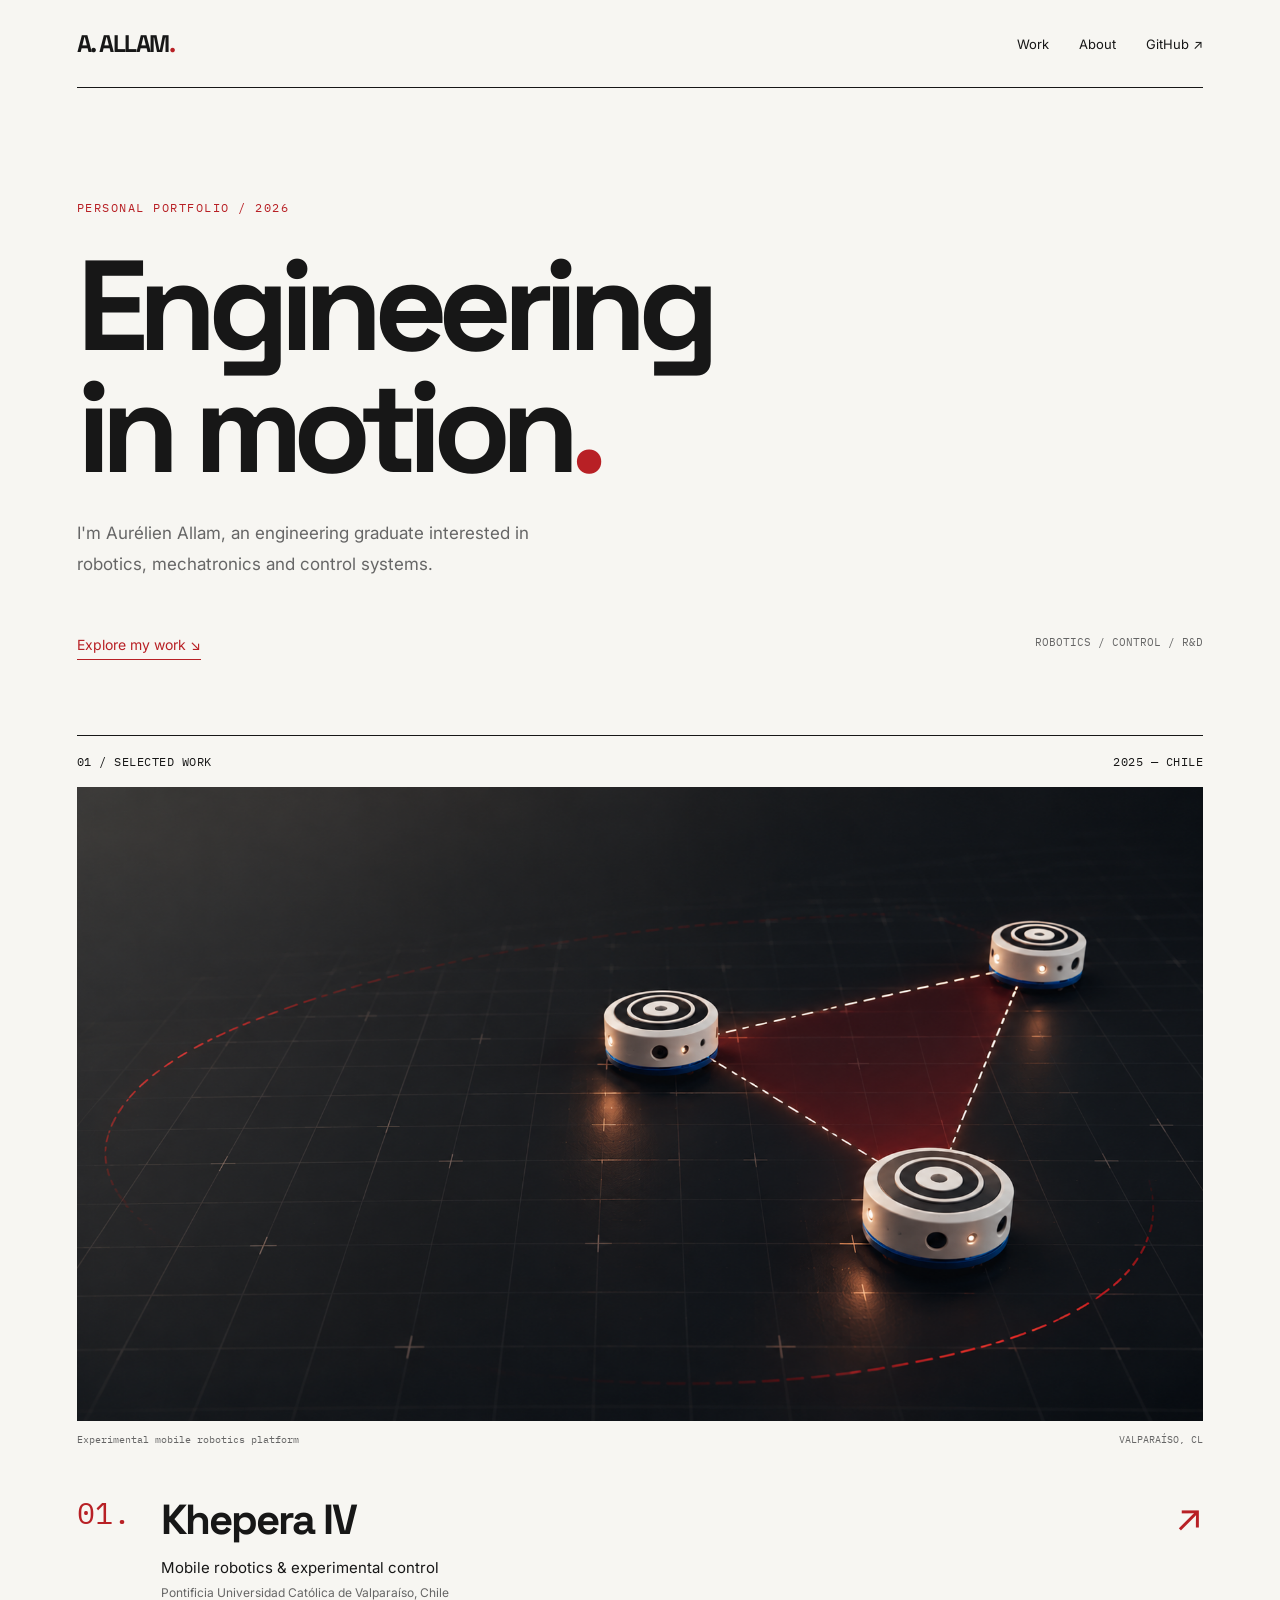
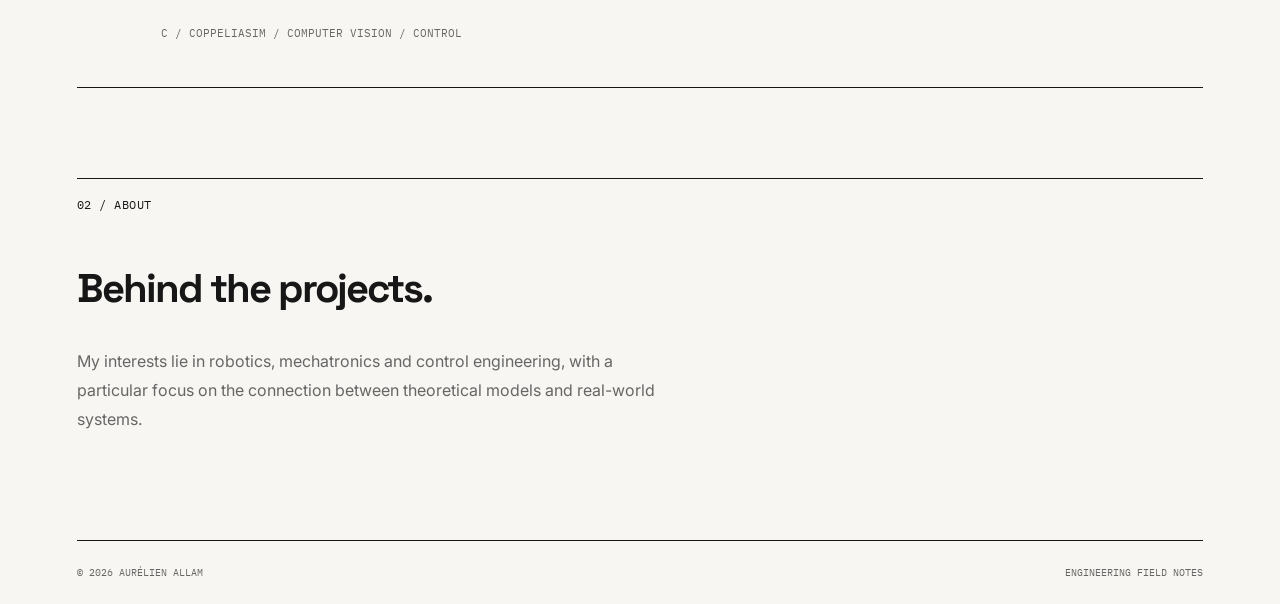
==== index.html @ e6eaeb32 "Build initial robotics portfolio and Khepera project page" ====
<!doctype html>
<html lang="en">
  <head>
    <meta charset="UTF-8" />
    <meta name="viewport" content="width=device-width, initial-scale=1.0" />

    <title>Aurélien Allam — Engineering Portfolio</title>

    <link rel="stylesheet" href="style.css" />

    <link rel="preconnect" href="https://fonts.googleapis.com" />
    <link rel="preconnect" href="https://fonts.gstatic.com" crossorigin />

    <link
      href="https://fonts.googleapis.com/css2?family=Space+Grotesk:wght@400;500;600;700&family=Inter:wght@400;500;600&family=IBM+Plex+Mono:wght@400;500&display=swap"
      rel="stylesheet"
    />
  </head>

  <body>
    <!-- NAVIGATION -->

    <header class="site-header container">
      <a class="logo" href="index.html"> A. ALLAM<span>.</span> </a>

      <nav>
        <a href="#work">Work</a>
        <a href="#about">About</a>
        <a href="https://github.com/aureallam" target="_blank" rel="noopener">
          GitHub ↗
        </a>
      </nav>
    </header>

    <main class="container">
      <!-- INTRODUCTION -->

      <section class="hero">
        <p class="eyebrow">PERSONAL PORTFOLIO / 2026</p>

        <h1>
          Engineering<br />
          in motion<span>.</span>
        </h1>

        <p class="hero-description">
          I'm Aurélien Allam, an engineering graduate interested in robotics,
          mechatronics and control systems.
        </p>

        <div class="hero-bottom">
          <a class="text-link" href="#work"> Explore my work ↘ </a>

          <p class="annotation">ROBOTICS / CONTROL / R&D</p>
        </div>
      </section>

      <!-- PROJECTS -->

      <section id="work" class="work-section">
        <div class="section-heading">
          <span>01 / SELECTED WORK</span>
          <span>2025 — CHILE</span>
        </div>

        <article class="project">
          <a href="projects/khepera.html" class="project-image">

        <img
            src="assets/images/khepera/Robots en formation triangulaire sur grille sombre.png"
            alt="Khepera IV multi-robot formation"
        />

        <div class="project-overlay"></div>

        <div class="project-preview">

            <p class="preview-label">
            RESEARCH INTERNSHIP / 2025 / CHILE
            </p>

            <h3>Collective<br />motion.</h3>

            <p class="preview-description">
            Cooperative formation control of mobile robots.
            From simulation to real-world experimentation.
            </p>

            <span class="preview-link">
            EXPLORE PROJECT ↗
            </span>

        </div>

        </a>

          <div class="image-caption">
            <span>Experimental mobile robotics platform</span>
            <span>VALPARAÍSO, CL</span>
          </div>

          <a href="projects/khepera.html" class="project-info">
            <span class="project-number">01.</span>

            <div class="project-description">
              <h2>Khepera IV</h2>

              <p>Mobile robotics & experimental control</p>

              <p class="project-location">
                Pontificia Universidad Católica de Valparaíso, Chile
              </p>

              <p class="project-tags">
                C / COPPELIASIM / COMPUTER VISION / CONTROL
              </p>
            </div>

            <span class="project-arrow">↗</span>
          </a>
        </article>
      </section>

      <!-- ABOUT -->

      <section id="about" class="about-section">
        <div class="section-heading">
          <span>02 / ABOUT</span>
        </div>

        <h2>Behind the projects.</h2>

        <p>
          My interests lie in robotics, mechatronics and control engineering,
          with a particular focus on the connection between theoretical models
          and real-world systems.
        </p>
      </section>
    </main>

    <!-- FOOTER -->

    <footer class="site-footer container">
      <span>© 2026 AURÉLIEN ALLAM</span>
      <span>ENGINEERING FIELD NOTES</span>
    </footer>

    <script src="script.js"></script>
  </body>
</html>
---- style.css ----
/* ========================================
   01 — DESIGN SYSTEM
   ======================================== */

:root {
  --background: #f7f6f2;
  --foreground: #171717;
  --accent: #b82025;
  --muted: #666666;
  --border: #d5d3cd;

  --font-heading: "Space Grotesk", sans-serif;
  --font-body: "Inter", sans-serif;
  --font-mono: "IBM Plex Mono", monospace;
}

/* ========================================
   02 — GLOBAL STYLES
   ======================================== */

* {
  box-sizing: border-box;
}

html {
  scroll-behavior: smooth;
}

body {
  margin: 0;
  background: var(--background);
  color: var(--foreground);
  font-family: var(--font-body);
  -webkit-font-smoothing: antialiased;
}

a {
  color: inherit;
  text-decoration: none;
}

a:focus-visible {
  outline: 2px solid var(--accent);
  outline-offset: 5px;
}

.container {
  width: 88%;
  max-width: 1200px;
  margin: 0 auto;
}

/* ========================================
   03 — NAVIGATION
   ======================================== */

.site-header {
  display: flex;
  justify-content: space-between;
  align-items: center;
  padding: 28px 0;
  border-bottom: 1px solid var(--foreground);
}

.logo {
  font-family: var(--font-heading);
  font-size: 24px;
  font-weight: 700;
  letter-spacing: -1.5px;
}

.logo span {
  color: var(--accent);
}

nav {
  display: flex;
  gap: 30px;
}

nav a {
  font-size: 13px;
  transition: color 0.2s ease;
}

nav a:hover {
  color: var(--accent);
}

/* ========================================
   04 — HERO
   ======================================== */

.hero {
  padding: 100px 0 75px;
}

.eyebrow {
  font-family: var(--font-mono);
  font-size: 12px;
  letter-spacing: 1.5px;
  color: var(--accent);
}

.hero h1 {
  font-family: var(--font-heading);
  font-size: clamp(55px, 10vw, 140px);
  font-weight: 700;
  line-height: 0.95;
  letter-spacing: -0.075em;
  margin: 30px 0;
}

.hero h1 span {
  color: var(--accent);
}

.hero-description {
  max-width: 480px;
  font-size: 17px;
  line-height: 1.8;
  color: var(--muted);
}

.hero-bottom {
  display: flex;
  justify-content: space-between;
  align-items: flex-end;
  margin-top: 45px;
}

.text-link {
  color: var(--accent);
  font-size: 14px;
  padding-bottom: 6px;
  border-bottom: 1px solid var(--accent);
}

.annotation {
  font-family: var(--font-mono);
  font-size: 11px;
  color: var(--muted);
}

/* ========================================
   05 — PROJECTS
   ======================================== */

.section-heading {
  display: flex;
  justify-content: space-between;
  border-top: 1px solid var(--foreground);
  padding: 18px 0;
  font-family: var(--font-mono);
  font-size: 12px;
  letter-spacing: 0.5px;
}

.project-image {
  position: relative;
  display: block;
  width: 100%;
  overflow: hidden;
  background-color: #171717;
}

.project-image img {
  display: block;
  width: 100%;
  height: auto;
  transition: transform 0.6s ease;
}

.project-image:hover img {
  transform: scale(1.025);
}

/* PROJECT OVERLAY */

.project-overlay {
  position: absolute;
  inset: 0;
  background: linear-gradient(
    90deg,
    rgba(0, 0, 0, 0.85),
    rgba(0, 0, 0, 0.3) 50%,
    transparent 80%
  );
  opacity: 0;
  transition: opacity 0.5s ease;
}

.project-preview {
  position: absolute;
  top: 50%;
  left: 6%;
  width: 45%;
  color: white;

  opacity: 0;
  transform: translateY(calc(-50% + 20px));

  transition:
    opacity 0.5s ease,
    transform 0.5s ease;
}

.preview-label {
  font-family: var(--font-mono);
  font-size: 10px;
  letter-spacing: 1.5px;
}

.project-preview h3 {
  font-family: var(--font-heading);
  font-size: clamp(24px, 5vw, 75px);
  line-height: 0.95;
  letter-spacing: -0.06em;
  color: #e34346;
  margin: 20px 0;
}

.preview-description {
  font-size: clamp(12px, 1.4vw, 17px);
  line-height: 1.6;
  max-width: 350px;
}

.preview-link {
  display: inline-block;
  margin-top: 15px;
  font-family: var(--font-mono);
  font-size: 10px;
  letter-spacing: 1px;
}

/* HOVER ANIMATION */

.project-image:hover .project-overlay,
.project-image:focus-visible .project-overlay {
  opacity: 1;
}

.project-image:hover .project-preview,
.project-image:focus-visible .project-preview {
  opacity: 1;
  transform: translateY(-50%);
}

/* TOUCHSCREENS */

@media (hover: none) {
  .project-overlay {
    opacity: 1;
  }

  .project-preview {
    opacity: 1;
    transform: translateY(-50%);
  }
}

.image-placeholder {
  font-family: var(--font-mono);
  font-size: 12px;
  letter-spacing: 2px;
  color: var(--muted);
}

.image-reference {
  position: absolute;
  top: 20px;
  left: 20px;
  font-family: var(--font-mono);
  font-size: 11px;
}

.image-caption {
  display: flex;
  justify-content: space-between;
  gap: 20px;
  padding: 12px 0;
  color: var(--muted);
  font-family: var(--font-mono);
  font-size: 10px;
}

.project-info {
  display: flex;
  align-items: flex-start;
  gap: 30px;
  padding: 35px 0;
  border-bottom: 1px solid var(--foreground);
}

.project-number {
  font-family: var(--font-mono);
  font-size: 30px;
  color: var(--accent);
}

.project-description h2 {
  margin: 0 0 12px;
  font-family: var(--font-heading);
  font-size: 42px;
  letter-spacing: -2px;
}

.project-description p {
  margin: 8px 0;
  font-size: 15px;
}

.project-description .project-location {
  font-size: 12px;
  color: var(--muted);
}

.project-description .project-tags {
  margin-top: 24px;
  font-family: var(--font-mono);
  font-size: 11px;
  line-height: 1.8;
  color: var(--muted);
}

.project-arrow {
  margin-left: auto;
  color: var(--accent);
  font-size: 38px;
  transition: transform 0.25s ease;
}

.project-info:hover .project-arrow {
  transform: translate(5px, -5px);
}

/* ========================================
   06 — ABOUT
   ======================================== */

.about-section {
  padding: 90px 0;
}

.about-section h2 {
  font-family: var(--font-heading);
  font-size: 40px;
  letter-spacing: -2px;
}

.about-section p {
  max-width: 600px;
  line-height: 1.8;
  color: var(--muted);
}

/* ========================================
   07 — FOOTER
   ======================================== */

.site-footer {
  display: flex;
  justify-content: space-between;
  gap: 20px;
  padding: 25px 0;
  border-top: 1px solid var(--foreground);
  font-family: var(--font-mono);
  font-size: 10px;
  color: var(--muted);
}

/* ========================================
   08 — RESPONSIVE DESIGN
   ======================================== */

@media (max-width: 600px) {
  .container {
    width: 90%;
  }

  .site-header {
    padding: 20px 0;
  }

  nav {
    gap: 15px;
  }

  nav a {
    font-size: 11px;
  }

  .logo {
    font-size: 19px;
  }

  .hero {
    padding: 65px 0 45px;
  }

  .hero h1 {
    font-size: clamp(42px, 11vw, 65px);
  }

  .hero-description {
    font-size: 15px;
  }

  .hero-bottom {
    align-items: flex-start;
    flex-direction: column;
    gap: 15px;
  }

  .project-info {
    gap: 15px;
  }

  .project-description h2 {
    font-size: 30px;
  }

  .project-number {
    font-size: 22px;
  }

  .project-arrow {
    font-size: 26px;
  }

  .image-placeholder {
    font-size: 9px;
    letter-spacing: 1px;
  }
}

@media (prefers-reduced-motion: reduce) {
  html {
    scroll-behavior: auto;
  }

  * {
    transition: none !important;
  }
}
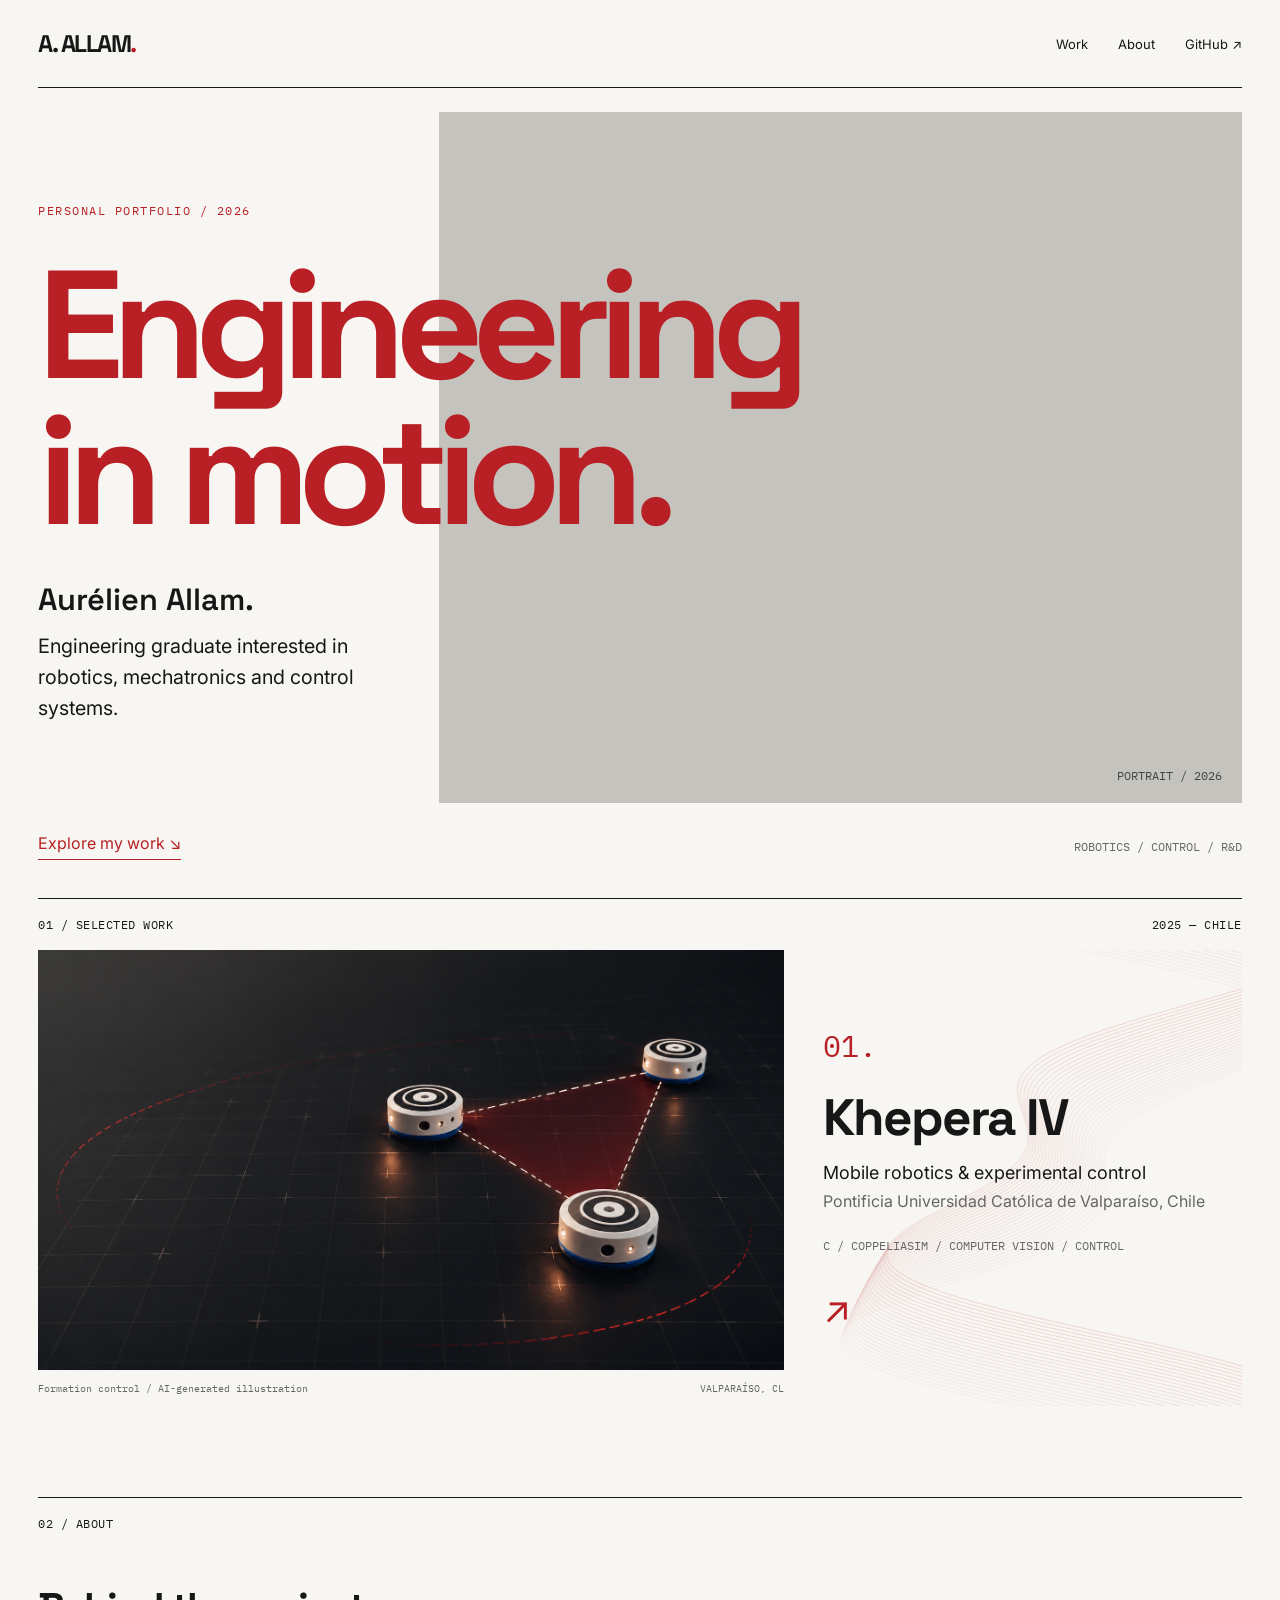
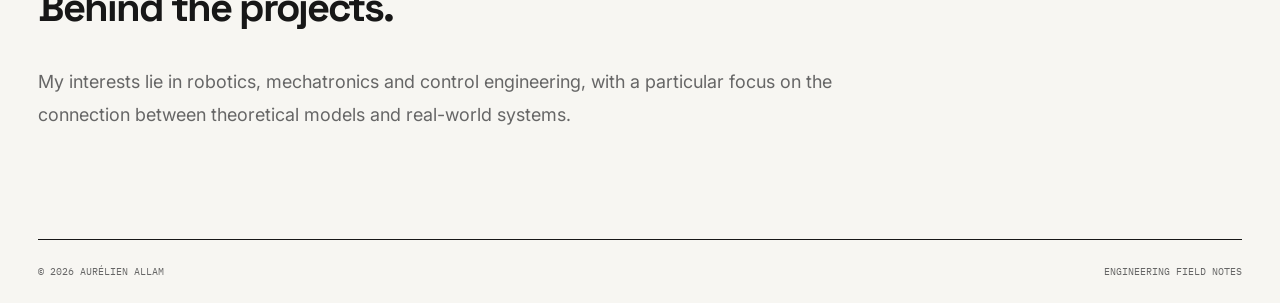
==== commit 7d85d05b: "Redesign of homepage update version large and one column-page" ====
--- a/index.html
+++ b/index.html
@@ -17,7 +17,7 @@
     />
   </head>
 
-  <body>
+  <body class="home-page">
     <!-- NAVIGATION -->
 
     <header class="site-header container">
@@ -32,28 +32,38 @@
       </nav>
     </header>
 
-    <main class="container">
+    <main class="container home-layout">
       <!-- INTRODUCTION -->
 
-      <section class="hero">
+    <section class="hero">
+    <div class="hero-portrait" aria-hidden="true">
+        <span>PORTRAIT / 2026</span>
+    </div>
+
+    <div class="hero-copy">
         <p class="eyebrow">PERSONAL PORTFOLIO / 2026</p>
 
         <h1>
-          Engineering<br />
-          in motion<span>.</span>
+        Engineering<br />
+        in motion<span>.</span>
         </h1>
 
+        <p class="hero-name">Aurélien Allam.</p>
+
         <p class="hero-description">
-          I'm Aurélien Allam, an engineering graduate interested in robotics,
-          mechatronics and control systems.
+        Engineering graduate interested in robotics,
+        mechatronics and control systems.
         </p>
+    </div>
 
-        <div class="hero-bottom">
-          <a class="text-link" href="#work"> Explore my work ↘ </a>
+    <div class="hero-bottom">
+        <a class="text-link" href="#work">
+        Explore my work ↘
+        </a>
 
-          <p class="annotation">ROBOTICS / CONTROL / R&D</p>
-        </div>
-      </section>
+        <p class="annotation">ROBOTICS / CONTROL / R&D</p>
+    </div>
+    </section>
 
       <!-- PROJECTS -->
 
@@ -62,63 +72,64 @@
           <span>01 / SELECTED WORK</span>
           <span>2025 — CHILE</span>
         </div>
+        <div class="projects-gallery">
+            <canvas id="projects-animation" aria-hidden="true"></canvas>
 
-        <article class="project">
-          <a href="projects/khepera.html" class="project-image">
+<article class="project">
+  <div class="project-visual">
+    <a href="projects/khepera.html" class="project-image">
+      <img
+        src="assets/images/khepera/Robots en formation triangulaire sur grille sombre.png"
+        alt="Khepera IV multi-robot formation"
+      />
 
-        <img
-            src="assets/images/khepera/Robots en formation triangulaire sur grille sombre.png"
-            alt="Khepera IV multi-robot formation"
-        />
+      <div class="project-overlay"></div>
 
-        <div class="project-overlay"></div>
+      <div class="project-preview">
+        <p class="preview-label">
+          RESEARCH INTERNSHIP / 2025 / CHILE
+        </p>
 
-        <div class="project-preview">
+        <h3>Collective<br />motion.</h3>
 
-            <p class="preview-label">
-            RESEARCH INTERNSHIP / 2025 / CHILE
-            </p>
+        <p class="preview-description">
+          Cooperative formation control of mobile robots.
+          From simulation to real-world experimentation.
+        </p>
 
-            <h3>Collective<br />motion.</h3>
+        <span class="preview-link">
+          EXPLORE PROJECT ↗
+        </span>
+      </div>
+    </a>
 
-            <p class="preview-description">
-            Cooperative formation control of mobile robots.
-            From simulation to real-world experimentation.
-            </p>
+    <div class="image-caption">
+      <span>Formation control / AI-generated illustration</span>
+      <span>VALPARAÍSO, CL</span>
+    </div>
+  </div>
 
-            <span class="preview-link">
-            EXPLORE PROJECT ↗
-            </span>
+  <a href="projects/khepera.html" class="project-info">
+    <span class="project-number">01.</span>
 
-        </div>
+    <div class="project-description">
+      <h2>Khepera IV</h2>
 
-        </a>
+      <p>Mobile robotics & experimental control</p>
 
-          <div class="image-caption">
-            <span>Experimental mobile robotics platform</span>
-            <span>VALPARAÍSO, CL</span>
-          </div>
+      <p class="project-location">
+        Pontificia Universidad Católica de Valparaíso, Chile
+      </p>
 
-          <a href="projects/khepera.html" class="project-info">
-            <span class="project-number">01.</span>
+      <p class="project-tags">
+        C / COPPELIASIM / COMPUTER VISION / CONTROL
+      </p>
+    </div>
 
-            <div class="project-description">
-              <h2>Khepera IV</h2>
-
-              <p>Mobile robotics & experimental control</p>
-
-              <p class="project-location">
-                Pontificia Universidad Católica de Valparaíso, Chile
-              </p>
-
-              <p class="project-tags">
-                C / COPPELIASIM / COMPUTER VISION / CONTROL
-              </p>
-            </div>
-
-            <span class="project-arrow">↗</span>
-          </a>
-        </article>
+    <span class="project-arrow">↗</span>
+  </a>
+</article>
+</div>
       </section>
 
       <!-- ABOUT -->
--- a/style.css
+++ b/style.css
@@ -445,3 +445,290 @@
     transition: none !important;
   }
 }
+
+
+/* ========================================
+   09 — IMMERSIVE EDITORIAL LAYOUT
+   ======================================== */
+
+/* DEFAULT — ORIGINAL VERTICAL LAYOUT */
+
+.hero-portrait,
+.hero-name {
+  display: none;
+}
+
+/* WIDE SCREEN */
+
+@media (min-width: 1100px) {
+
+  .home-page .container {
+    width: 94%;
+    max-width: none;
+  }
+
+  /* IMMERSIVE HERO */
+
+  .home-layout .hero {
+    display: grid;
+    grid-template-columns: repeat(12, minmax(0, 1fr));
+    grid-template-rows: minmax(min-content, 1fr) auto;
+
+    min-height: calc(100vh - 90px);
+    padding: 24px 0 32px;
+    row-gap: 24px;
+
+    isolation: isolate;
+  }
+
+  /* PORTRAIT */
+
+  .hero-portrait {
+    display: block;
+    position: relative;
+
+    grid-column: 5 / -1;
+    grid-row: 1;
+
+    min-height: 480px;
+    background: #c5c3be;
+
+    z-index: 0;
+  }
+
+  .hero-portrait span {
+    position: absolute;
+    right: 20px;
+    bottom: 20px;
+
+    font-family: var(--font-mono);
+    font-size: 12px;
+    color: #454545;
+  }
+
+  /* OVERLAPPING TYPOGRAPHY */
+
+  .hero-copy {
+    grid-column: 1 / 11;
+    grid-row: 1;
+
+    align-self: center;
+    padding: 35px 0;
+
+    z-index: 1;
+  }
+
+  .home-layout .hero h1 {
+    font-size: 12vw;
+    color: var(--accent);
+    margin: 35px 0;
+  }
+
+  .home-layout .eyebrow {
+    font-size: clamp(12px, 0.9vw, 18px);
+  }
+
+  /* PERSONAL INTRODUCTION */
+
+  .hero-name {
+    display: block;
+
+    font-family: var(--font-heading);
+    font-size: clamp(24px, 2.4vw, 48px);
+    font-weight: 600;
+
+    margin: 0 0 12px;
+  }
+
+  .home-layout .hero-description {
+    max-width: 30vw;
+
+    font-size: clamp(18px, 1.55vw, 32px);
+    line-height: 1.55;
+    color: var(--foreground);
+
+    margin: 0;
+  }
+
+  /* HERO FOOTNOTE */
+
+  .home-layout .hero-bottom {
+    grid-column: 1 / -1;
+    grid-row: 2;
+
+    margin: 0;
+    align-items: center;
+  }
+
+  .home-layout .text-link {
+    font-size: clamp(16px, 1.1vw, 24px);
+  }
+
+  .home-layout .annotation {
+    font-size: clamp(12px, 0.85vw, 18px);
+  }
+
+  /* SELECTED WORK — CONTINUOUS GALLERY */
+
+.home-layout .project {
+  display: grid;
+  grid-template-columns: minmax(0, 62fr) minmax(0, 38fr);
+
+  gap: 0;
+  align-items: stretch;
+
+  position: relative;
+  margin-bottom: 60px;
+}
+
+.home-layout .project:last-child {
+  margin-bottom: 0;
+}
+
+.home-layout .project-visual {
+  min-width: 0;
+  position: relative;
+}
+
+.home-layout .project-info {
+  position: relative;
+
+  flex-direction: column;
+  justify-content: center;
+  align-items: flex-start;
+
+  gap: 20px;
+  padding: 40px 30px 40px 3vw;
+
+  border: none;
+  background: transparent;
+}
+
+.home-layout .project-arrow {
+  margin-left: 0;
+}
+
+.home-layout .project-description h2 {
+  font-size: clamp(42px, 4vw, 85px);
+}
+
+.home-layout .project-description p {
+  font-size: clamp(18px, 1.4vw, 30px);
+}
+
+.home-layout .project-description .project-location {
+  font-size: clamp(16px, 1.1vw, 24px);
+}
+
+.home-layout .project-description .project-tags {
+  font-size: clamp(12px, 0.9vw, 20px);
+}
+
+  .home-layout .about-section p {
+    max-width: 850px;
+    font-size: clamp(18px, 1.4vw, 30px);
+  }
+}
+
+/* ========================================
+   10 — GENERATIVE GRAPHICS
+   ======================================== */
+
+.projects-gallery {
+  position: relative;
+  isolation: isolate;
+}
+
+#projects-animation {
+  display: none;
+  pointer-events: none;
+}
+
+/* CONTINUOUS ANIMATION — WIDE SCREEN */
+
+@media (min-width: 1100px) {
+
+  #projects-animation {
+    display: block;
+
+    position: absolute;
+    top: 0;
+    right: 0;
+
+    width: 38%;
+    height: 100%;
+
+    z-index: 0;
+  }
+
+  .projects-gallery .project {
+    position: relative;
+    z-index: 1;
+  }
+}
+
+
+/* ========================================
+   11 — COMPACT HERO PORTRAIT
+   ======================================== */
+
+@media (min-width: 601px) and (max-width: 1099px) {
+
+  .home-layout .hero {
+    position: relative;
+    isolation: isolate;
+  }
+
+  .hero-portrait {
+    display: block;
+
+    position: absolute;
+    top: 55px;
+    right: 0;
+
+    width: 38%;
+    height: 65%;
+
+    background: #c5c3be;
+
+    z-index: -1;
+  }
+
+  .hero-portrait span {
+    position: absolute;
+    bottom: 12px;
+    right: 12px;
+
+    font-family: var(--font-mono);
+    font-size: 9px;
+    color: var(--muted);
+  }
+
+  .hero-description {
+    max-width: 65%;
+  }
+}
+
+@media (max-width: 600px) {
+
+  .hero-portrait {
+    display: block;
+
+    position: relative;
+
+    width: 100%;
+    aspect-ratio: 4 / 3;
+
+    background: #c5c3be;
+    margin-bottom: 30px;
+  }
+
+  .hero-portrait span {
+    position: absolute;
+    bottom: 12px;
+    right: 12px;
+
+    font-family: var(--font-mono);
+    font-size: 9px;
+  }
+}
